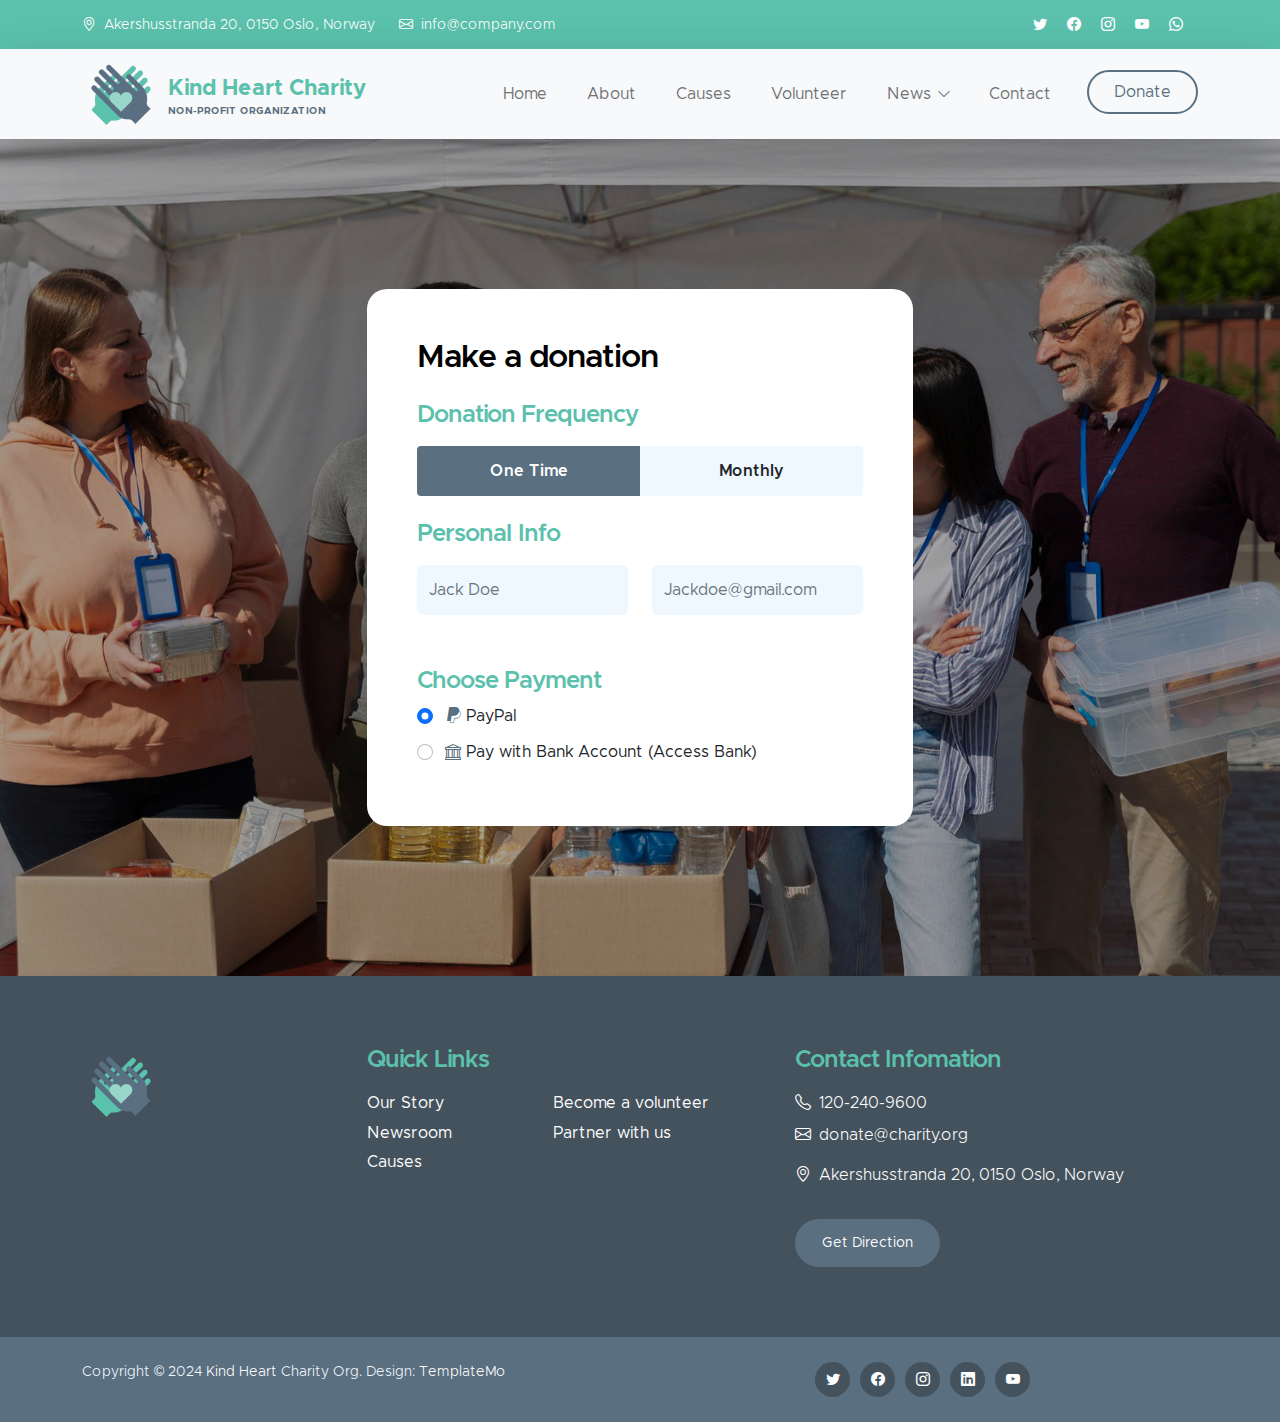
==== donate.html @ 23008600 "donation website" ====
<!doctype html>
<html lang="en">
    <head>
        <meta charset="utf-8">
        <meta name="viewport" content="width=device-width, initial-scale=1">

        <meta name="description" content="">
        <meta name="author" content="">

        <title>Kind Heart Charity - Donation</title>

        <!-- CSS FILES -->        
        <link href="css/bootstrap.min.css" rel="stylesheet">

        <link href="css/bootstrap-icons.css" rel="stylesheet">

        <link href="css/style.css" rel="stylesheet">

    </head>
    
    <body>

        <header class="site-header">
            <div class="container">
                <div class="row">
                    
                    <div class="col-lg-8 col-12 d-flex flex-wrap">
                        <p class="d-flex me-4 mb-0">
                            <i class="bi-geo-alt me-2"></i>
                            Akershusstranda 20, 0150 Oslo, Norway
                        </p>

                        <p class="d-flex mb-0">
                            <i class="bi-envelope me-2"></i>

                            <a href="mailto:info@company.com">
                                info@company.com
                            </a>
                        </p>
                    </div>

                    <div class="col-lg-3 col-12 ms-auto d-lg-block d-none">
                        <ul class="social-icon">
                            <li class="social-icon-item">
                                <a href="#" class="social-icon-link bi-twitter"></a>
                            </li>

                            <li class="social-icon-item">
                                <a href="#" class="social-icon-link bi-facebook"></a>
                            </li>

                            <li class="social-icon-item">
                                <a href="#" class="social-icon-link bi-instagram"></a>
                            </li>

                            <li class="social-icon-item">
                                <a href="#" class="social-icon-link bi-youtube"></a>
                            </li>

                            <li class="social-icon-item">
                                <a href="#" class="social-icon-link bi-whatsapp"></a>
                            </li>
                        </ul>
                    </div>

                </div>
            </div>
        </header>

        <nav class="navbar navbar-expand-lg bg-light shadow-lg">
            <div class="container">
                <a class="navbar-brand" href="index.html">
                    <img src="images/logo.png" class="logo img-fluid" alt="">
                    <span>
                        Kind Heart Charity
                        <small>Non-profit Organization</small>
                    </span>
                </a>

                <button class="navbar-toggler" type="button" data-bs-toggle="collapse" data-bs-target="#navbarNav" aria-controls="navbarNav" aria-expanded="false" aria-label="Toggle navigation">
                    <span class="navbar-toggler-icon"></span>
                </button>

                <div class="collapse navbar-collapse" id="navbarNav">
                    <ul class="navbar-nav ms-auto">
                        <li class="nav-item">
                            <a class="nav-link click-scroll" href="index.html#section_1">Home</a>
                        </li>

                        <li class="nav-item">
                            <a class="nav-link click-scroll" href="index.html#section_2">About</a>
                        </li>

                        <li class="nav-item">
                            <a class="nav-link click-scroll" href="index.html#section_3">Causes</a>
                        </li>

                        <li class="nav-item">
                            <a class="nav-link click-scroll" href="index.html#section_4">Volunteer</a>
                        </li>

                        <li class="nav-item dropdown">
                            <a class="nav-link click-scroll dropdown-toggle" href="index.html#section_5" id="navbarLightDropdownMenuLink" role="button" data-bs-toggle="dropdown" aria-expanded="false">News</a>

                            <ul class="dropdown-menu dropdown-menu-light" aria-labelledby="navbarLightDropdownMenuLink">
                                <li><a class="dropdown-item" href="news.html">News Listing</a></li>

                                <li><a class="dropdown-item" href="news-detail.html">News Detail</a></li>
                            </ul>
                        </li>

                        <li class="nav-item">
                            <a class="nav-link click-scroll" href="index.html#section_6">Contact</a>
                        </li>

                        <li class="nav-item ms-3">
                            <a class="nav-link custom-btn custom-border-btn btn" href="donate.html">Donate</a>
                        </li>
                    </ul>
                </div>
            </div>
        </nav>

        <main>

            <section class="donate-section">
                <div class="section-overlay"></div>
                <div class="container">
                    <div class="row">
                        <div class="col-lg-6 col-12 mx-auto">
                            <form class="custom-form donate-form" id="payment-form" method="post">
                                <h3 class="mb-4">Make a donation</h3>

                                <div class="row">
                                    <div class="col-lg-12 col-12">
                                        <h5 class="mb-3">Donation Frequency</h5>
                                    </div>

                                    <div class="col-lg-6 col-6 form-check-group form-check-group-donation-frequency">
                                        <div class="form-check form-check-radio">
                                            <input class="form-check-input" type="radio" name="DonationFrequency" id="DonationFrequencyOne" checked>
                                            
                                            <label class="form-check-label" for="DonationFrequencyOne">
                                                One Time
                                            </label>
                                        </div>
                                    </div>

                                    <div class="col-lg-6 col-6 form-check-group form-check-group-donation-frequency">
                                        <div class="form-check form-check-radio">
                                            <input class="form-check-input" type="radio" name="DonationFrequency" id="DonationFrequencyMonthly">
                                            
                                            <label class="form-check-label" for="DonationFrequencyMonthly">
                                                Monthly
                                            </label>
                                        </div>
                                    </div>

                                    <!-- <div class="col-lg-12 col-12">
                                        <h5 class="mt-2 mb-3">Select an amount</h5>
                                    </div>

                                    <div class="col-lg-3 col-md-6 col-6 form-check-group">
                                        <div class="form-check form-check-radio">
                                            <input class="form-check-input" type="radio" name="flexRadioDefault" id="flexRadioDefault1">
                                            <label class="form-check-label" for="flexRadioDefault1">
                                                $10
                                            </label>
                                        </div>
                                    </div>

                                    <div class="col-lg-3 col-md-6 col-6 form-check-group">
                                        <div class="form-check form-check-radio">
                                            <input class="form-check-input" type="radio" name="flexRadioDefault" id="flexRadioDefault2">
                                            <label class="form-check-label" for="flexRadioDefault2">
                                                $15
                                            </label>
                                        </div>
                                    </div>

                                    <div class="col-lg-3 col-md-6 col-6 form-check-group">
                                        <div class="form-check form-check-radio">
                                            <input class="form-check-input" type="radio" name="flexRadioDefault" id="flexRadioDefault3">
                                            <label class="form-check-label" for="flexRadioDefault3">
                                                $20
                                            </label>
                                        </div>
                                    </div>

                                    <div class="col-lg-3 col-md-6 col-6 form-check-group">
                                        <div class="form-check form-check-radio">
                                            <input class="form-check-input" type="radio" name="flexRadioDefault" id="flexRadioDefault4">
                                            <label class="form-check-label" for="flexRadioDefault4">
                                                $30
                                            </label>
                                        </div>
                                    </div>

                                    <div class="col-lg-3 col-md-6 col-6 form-check-group">
                                        <div class="form-check form-check-radio">
                                            <input class="form-check-input" type="radio" name="flexRadioDefault" id="flexRadioDefault5">
                                            <label class="form-check-label" for="flexRadioDefault5">
                                                $45
                                            </label>
                                        </div>
                                    </div>

                                    <div class="col-lg-3 col-md-6 col-6 form-check-group">
                                        <div class="form-check form-check-radio">
                                            <input class="form-check-input" type="radio" name="flexRadioDefault" id="flexRadioDefault6">
                                            <label class="form-check-label" for="flexRadioDefault6">
                                                $50
                                            </label>
                                        </div>
                                    </div>

                                    <div class="col-lg-6 col-12 form-check-group">
                                        <div class="input-group">
                                            <span class="input-group-text" id="basic-addon1">$</span>
                                            
                                            <input type="text" class="form-control" placeholder="Custom amount" aria-label="Username" aria-describedby="basic-addon1">
                                        </div>
                                    </div>
 -->
                                    <div class="col-lg-12 col-12">
                                        <h5 class="mt-1">Personal Info</h5>
                                    </div>

                                    <div class="col-lg-6 col-12 mt-2">
                                        <input type="text" name="donation-name" id="donation-name" class="form-control" placeholder="Jack Doe" required>
                                    </div>

                                    <div class="col-lg-6 col-12 mt-2">
                                        <input type="email" name="donation-email" id="donation-email" pattern="[^ @]*@[^ @]*" class="form-control" placeholder="Jackdoe@gmail.com" required>
                                    </div>

                                    <script src="https://www.paypal.com/sdk/js?client-id=Ad_xSvjLw2uCO_3tilksSq18bcRoq97NGGrhkD30NfjK42_Al4705CctsbhtoDicxjggvQy8Dsb_sGTr&currency=USD&intent=capture&components=buttons"></script>
                                    <div class="col-lg-12 col-12 mt-4">
                                        <h5 class="mt-4 pt-1">Choose Payment</h5>
                                    
                                        <!-- PayPal Option -->
                                        <div class="form-check">
                                            <input class="form-check-input" type="radio" name="DonationPayment" id="paypalPaymentOption" value="paypal" checked>
                                            <label class="form-check-label" for="paypalPaymentOption">
                                                <i class="bi-paypal custom-icon ms-1"></i> PayPal
                                            </label>
                                        </div>
                                    
                                        <!-- Bank Payment Option -->
                                        <div class="form-check">
                                            <input class="form-check-input" type="radio" name="DonationPayment" id="bankPaymentOption" value="bank">
                                            <label class="form-check-label" for="bankPaymentOption">
                                                <i class="bi-bank custom-icon ms-1"></i> Pay with Bank Account (Access Bank)
                                            </label>
                                        </div>
                                    
                                        <!-- PayPal Button (for PayPal) -->
                                        <div id="paypal-button-container"></div>
                                    
                                        <!-- Bank Payment Button (for Paystack) -->
                                        <button type="button" id="paystack-button" class="form-control mt-4" style="display: none;">Pay with Bank Account</button>
                                    </div>
                            </form>
                        </div>
                    </div>
                </div>
            </section>
        </main>

        <footer class="site-footer">
            <div class="container">
                <div class="row">
                    <div class="col-lg-3 col-12 mb-4">
                        <img src="images/logo.png" class="logo img-fluid" alt="">
                    </div>

                    <div class="col-lg-4 col-md-6 col-12 mb-4">
                        <h5 class="site-footer-title mb-3">Quick Links</h5>

                        <ul class="footer-menu">
                            <li class="footer-menu-item"><a href="#" class="footer-menu-link">Our Story</a></li>

                            <li class="footer-menu-item"><a href="#" class="footer-menu-link">Newsroom</a></li>

                            <li class="footer-menu-item"><a href="#" class="footer-menu-link">Causes</a></li>

                            <li class="footer-menu-item"><a href="#" class="footer-menu-link">Become a volunteer</a></li>

                            <li class="footer-menu-item"><a href="#" class="footer-menu-link">Partner with us</a></li>
                        </ul>
                    </div>

                    <div class="col-lg-4 col-md-6 col-12 mx-auto">
                        <h5 class="site-footer-title mb-3">Contact Infomation</h5>

                        <p class="text-white d-flex mb-2">
                            <i class="bi-telephone me-2"></i>

                            <a href="tel: 120-240-9600" class="site-footer-link">
                                120-240-9600
                            </a>
                        </p>

                        <p class="text-white d-flex">
                            <i class="bi-envelope me-2"></i>

                            <a href="mailto:donate@charity.org" class="site-footer-link">
                                donate@charity.org
                            </a>
                        </p>

                        <p class="text-white d-flex mt-3">
                            <i class="bi-geo-alt me-2"></i>
                            Akershusstranda 20, 0150 Oslo, Norway
                        </p>

                        <a href="#" class="custom-btn btn mt-3">Get Direction</a>
                    </div>
                </div>
            </div>

            <div class="site-footer-bottom">
                <div class="container">
                    <div class="row">

                        <div class="col-lg-6 col-md-7 col-12">
                            <p class="copyright-text mb-0">Copyright © 2024 <a href="#">Kind Heart</a> Charity Org.
                        	Design: <a href="https://templatemo.com" target="_blank">TemplateMo</a></p>
                        </div>
                        
                        <div class="col-lg-6 col-md-5 col-12 d-flex justify-content-center align-items-center mx-auto">
                            <ul class="social-icon">
                                <li class="social-icon-item">
                                    <a href="#" class="social-icon-link bi-twitter"></a>
                                </li>

                                <li class="social-icon-item">
                                    <a href="#" class="social-icon-link bi-facebook"></a>
                                </li>

                                <li class="social-icon-item">
                                    <a href="#" class="social-icon-link bi-instagram"></a>
                                </li>

                                <li class="social-icon-item">
                                    <a href="#" class="social-icon-link bi-linkedin"></a>
                                </li>

                                <li class="social-icon-item">
                                    <a href="https://youtube.com/templatemo" class="social-icon-link bi-youtube"></a>
                                </li>
                            </ul>
                        </div>
                        
                    </div>
                </div>
            </div>
        </footer>
        

        <script>
           
        </script>
    

        <!-- JAVASCRIPT FILES -->
        <script src="js/jquery.min.js"></script>
        <script src="js/bootstrap.min.js"></script>
        <script src="js/jquery.sticky.js"></script>
        <script src="js/counter.js"></script>
        <script src="js/custom.js"></script>
        <script src="https://js.paystack.co/v1/inline.js"></script>
        
    </body>
</html>
---- css/style.css ----
@font-face {
    font-family: 'Metropolis';
    src: url('../fonts/Metropolis/Metropolis-Regular.woff2') format('woff2'),
        url('../fonts/Metropolis/Metropolis-Regular.woff') format('woff');
    font-weight: normal;
    font-style: normal;
    font-display: swap;
}

@font-face {
    font-family: 'Metropolis';
    src: url('../fonts/Metropolis/Metropolis-Light.woff2') format('woff2'),
        url('../fonts/Metropolis/Metropolis-Light.woff') format('woff');
    font-weight: 300;
    font-style: normal;
    font-display: swap;
}

@font-face {
    font-family: 'Metropolis';
    src: url('../fonts/Metropolis/Metropolis-SemiBold.woff2') format('woff2'),
        url('../fonts/Metropolis/Metropolis-SemiBold.woff') format('woff');
    font-weight: 600;
    font-style: normal;
    font-display: swap;
}

@font-face {
    font-family: 'Metropolis';
    src: url('../fonts/Metropolis/Metropolis-Bold.woff2') format('woff2'),
        url('../fonts/Metropolis/Metropolis-Bold.woff') format('woff');
    font-weight: bold;
    font-style: normal;
    font-display: swap;
}

/*---------------------------------------
  CUSTOM PROPERTIES ( VARIABLES )             
-----------------------------------------*/
:root {
  --white-color:                  #ffffff;
  --primary-color:                #5bc1ac;
  --secondary-color:              #5a6f80;
  --section-bg-color:             #f0f8ff;
  --site-footer-bg-color:         #44525d;
  --custom-btn-bg-color:          #597081;
  --custom-btn-bg-hover-color:    #5bc1ac;
  --dark-color:                   #000000;
  --p-color:                      #717275;
  --border-color:                 #e9eaeb;

  --body-font-family:             'Metropolis', sans-serif;

  --h1-font-size:                 52px;
  --h2-font-size:                 46px;
  --h3-font-size:                 32px;
  --h4-font-size:                 28px;
  --h5-font-size:                 24px;
  --h6-font-size:                 22px;
  --p-font-size:                  16px;
  --btn-font-size:                18px;
  --copyright-font-size:          14px;

  --border-radius-large:          100px;
  --border-radius-medium:         20px;
  --border-radius-small:          10px;

  --font-weight-light:            300;
  --font-weight-normal:           400;
  --font-weight-semibold:         600;
  --font-weight-bold:             700;
}

body {
  background-color: var(--white-color);
  font-family: var(--body-font-family); 
}


/*---------------------------------------
  TYPOGRAPHY               
-----------------------------------------*/

h2,
h3,
h4,
h5,
h6 {
  color: var(--dark-color);
}

h1,
h2,
h3,
h4,
h5,
h6 {
  font-weight: var(--font-weight-semibold);
  letter-spacing: -1px;
}

h1 {
  font-size: var(--h1-font-size);
  font-weight: var(--font-weight-bold);
  letter-spacing: -2px;
}

h2 {
  color: var(--secondary-color);
  font-size: var(--h2-font-size);
  letter-spacing: -2px;
}

h3 {
  font-size: var(--h3-font-size);
}

h4 {
  font-size: var(--h4-font-size);
}

h5 {
  color: var(--primary-color);
  font-size: var(--h5-font-size);
}

h6 {
  font-size: var(--h6-font-size);
}

p {
  color: var(--p-color);
  font-size: var(--p-font-size);
  font-weight: var(--font-weight-light);
}

ul li {
  color: var(--p-color);
  font-size: var(--p-font-size);
  font-weight: var(--font-weight-normal);
}

a, 
button {
  touch-action: manipulation;
  transition: all 0.3s;
}

a {
  color: var(--p-color);
  text-decoration: none;
}

a:hover {
  color: var(--primary-color);
}

b,
strong {
  font-weight: var(--font-weight-bold);
}


/*---------------------------------------
  SECTION               
-----------------------------------------*/
.section-padding {
  padding-top: 100px;
  padding-bottom: 100px;
}

.section-bg {
  background-color: var(--section-bg-color);
}

.section-overlay {
  background: rgba(0, 0, 0, 0.35);
  position: absolute;
  top: 0;
  left: 0;
  pointer-events: none;
  width: 100%;
  height: 100%;
}

.section-overlay + .container {
  position: relative;
}


/*---------------------------------------
  CUSTOM BLOCK               
-----------------------------------------*/
.custom-block-wrap {
  background: var(--white-color);
  border-radius: var(--border-radius-medium);
  position: relative;
  overflow: hidden;
  transition: all 0.5s;
}

.custom-block-wrap:hover {
  box-shadow: 0 1rem 3rem rgba(0,0,0,.175);
}

.custom-block-body {
  padding: 30px;
}

.custom-block-image {
  display: block;
  width: 100%;
  height: 100%;
  object-fit: cover;
}

.custom-block .custom-btn {
  border-radius: 0;
  display: block;
}


/*---------------------------------------
  PROGRESS BAR               
-----------------------------------------*/
.progress {
  background: var(--border-color);
  height: 5px;
}

.progress-bar {
  background: var(--secondary-color);
}


/*---------------------------------------
  CUSTOM ICON COLOR               
-----------------------------------------*/
.custom-icon {
  color: var(--secondary-color);
}


/*---------------------------------------
  CUSTOM LIST               
-----------------------------------------*/
.custom-list {
  margin-bottom: 0;
  padding-left: 0;
}

.custom-list-item {
  list-style: none;
  margin-top: 10px;
  margin-bottom: 10px;
}


/*---------------------------------------
  CUSTOM TEXT BOX               
-----------------------------------------*/
.custom-text-box {
  background: var(--white-color);
  border-radius: var(--border-radius-medium);
  margin-bottom: 24px;
  padding: 40px;
}

.custom-text-box-image {
  border-radius: var(--border-radius-medium);
  width: 100%;
  height: 100%;
  object-fit: cover;
}

.custom-text-box-icon {
  background: var(--section-bg-color);
  border-radius: var(--border-radius-large);
  color: var(--secondary-color);
  font-size: var(--h6-font-size);
  text-align: center;
  display: inline-block;
  vertical-align: middle;
  width: 25px;
  height: 25px;
  line-height: 30px;
}


/*---------------------------------------
  AVATAR IMAGE - TESTIMONIAL, AUTHOR               
-----------------------------------------*/
.avatar-image {
  border-radius: var(--border-radius-large);
  width: 65px;
  height: 65px;
  object-fit: cover;
}


/*---------------------------------------
  CUSTOM BUTTON               
-----------------------------------------*/
.custom-btn {
  background: var(--secondary-color);
  border: 2px solid transparent;
  border-radius: var(--border-radius-large);
  color: var(--white-color);
  font-size: var(--btn-font-size);
  font-weight: var(--font-weight-normal);
  line-height: normal;
  padding: 15px 25px;
}

.navbar-expand-lg .navbar-nav .nav-link.custom-btn {
  color: var(--custom-btn-bg-color);
  margin-top: 8px;
  padding: 12px 25px;
}

.custom-btn:hover {
  background: var(--primary-color);
  color: var(--white-color);
}

.custom-border-btn {
  background: transparent;
  border: 2px solid var(--custom-btn-bg-color);
  color: var(--primary-color);
}

.navbar-expand-lg .navbar-nav .nav-link.custom-btn:hover,
.custom-border-btn:hover {
  background: var(--custom-btn-bg-hover-color);
  border-color: transparent;
  color: var(--white-color);
}


/*---------------------------------------
  NAVIGATION              
-----------------------------------------*/
.navbar {
  background: var(--white-color);
  z-index: 9;
  padding-top: 0;
  padding-bottom: 0;
}

.navbar-brand {
  color: var(--primary-color);
  font-size: var(--h6-font-size);
  font-weight: var(--font-weight-bold);
}

.navbar-brand span {
  display: inline-block;
  vertical-align: middle;
}

.navbar-brand small {
  color: var(--secondary-color);
  display: block;
  font-size: 10px;
  line-height: normal;
  text-transform: uppercase;
}

.logo {
  width: 80px;
  height: auto;
}

.navbar-expand-lg .navbar-nav .nav-link {
  margin-right: 0;
  margin-left: 0;
  padding: 20px;
}

.navbar-nav .nav-link {
  display: inline-block;
  color: var(--p-color);
  font-size: var(--p-font-size);
  font-weight: var(--font-weight-medium);
  position: relative;
  padding-top: 15px;
  padding-bottom: 15px;
}

.navbar-nav .nav-link.active, 
.navbar-nav .nav-link:hover {
  background: transparent;
  color: var(--primary-color);
}

.dropdown-menu {
  background: var(--white-color);
  box-shadow: 0 1rem 3rem rgba(0,0,0,.175);
  border: 0;
  max-width: 50px;
  padding: 0;
  margin-top: 20px;
}

.dropdown-item {
  display: inline-block;
  color: var(--p-bg-color);
  font-size: var(--menu-font-size);
  font-weight: var(--font-weight-medium);
  position: relative;
  padding-top: 10px;
  padding-bottom: 10px;
}

.dropdown-menu li:last-child .dropdown-item {
  padding-top: 0;
}

.dropdown-item.active, 
.dropdown-item:active,
.dropdown-item:focus, 
.dropdown-item:hover {
  background: transparent;
  color: var(--primary-color);
}

.dropdown-toggle::after {
  content: "\f282";
  display: inline-block;
  font-family: bootstrap-icons !important;
  font-size: var(--copyright-font-size);
  font-style: normal;
  font-weight: normal !important;
  font-variant: normal;
  text-transform: none;
  line-height: 1;
  vertical-align: -.125em;
  -webkit-font-smoothing: antialiased;
  -moz-osx-font-smoothing: grayscale;
  position: relative;
  left: 2px;
  border: 0;
}

@media screen and (min-width: 992px) {
  .dropdown:hover .dropdown-menu {
    display: block;
    margin-top: 0;
  }
}

.navbar-toggler {
  border: 0;
  padding: 0;
  cursor: pointer;
  margin: 0;
  width: 30px;
  height: 35px;
  outline: none;
}

.navbar-toggler:focus {
  outline: none;
  box-shadow: none;
}

.navbar-toggler[aria-expanded="true"] .navbar-toggler-icon {
  background: transparent;
}

.navbar-toggler[aria-expanded="true"] .navbar-toggler-icon:before,
.navbar-toggler[aria-expanded="true"] .navbar-toggler-icon:after {
  transition: top 300ms 50ms ease, -webkit-transform 300ms 350ms ease;
  transition: top 300ms 50ms ease, transform 300ms 350ms ease;
  transition: top 300ms 50ms ease, transform 300ms 350ms ease, -webkit-transform 300ms 350ms ease;
  top: 0;
}

.navbar-toggler[aria-expanded="true"] .navbar-toggler-icon:before {
  transform: rotate(45deg);
}

.navbar-toggler[aria-expanded="true"] .navbar-toggler-icon:after {
  transform: rotate(-45deg);
}

.navbar-toggler .navbar-toggler-icon {
  background: var(--dark-color);
  transition: background 10ms 300ms ease;
  display: block;
  width: 30px;
  height: 2px;
  position: relative;
}

.navbar-toggler .navbar-toggler-icon:before,
.navbar-toggler .navbar-toggler-icon:after {
  transition: top 300ms 350ms ease, -webkit-transform 300ms 50ms ease;
  transition: top 300ms 350ms ease, transform 300ms 50ms ease;
  transition: top 300ms 350ms ease, transform 300ms 50ms ease, -webkit-transform 300ms 50ms ease;
  position: absolute;
  right: 0;
  left: 0;
  background: var(--dark-color);
  width: 30px;
  height: 2px;
  content: '';
}

.navbar-toggler .navbar-toggler-icon::before {
  top: -8px;
}

.navbar-toggler .navbar-toggler-icon::after {
  top: 8px;
}


/*---------------------------------------
  SITE HEADER              
-----------------------------------------*/
.site-header {
  background: var(--primary-color);
  padding-top: 15px;
  padding-bottom: 10px;
}

.site-header p,
.site-header p a,
.site-header .social-icon-link {
  color: var(--white-color);
  font-size: var(--copyright-font-size);
}

.site-header .social-icon {
  text-align: right;
}

.site-header .social-icon-link {
  background: transparent;
  width: inherit;
  height: inherit;
  line-height: inherit;
  margin-right: 15px;
}


/*---------------------------------------
  HERO & HERO SLIDE         
-----------------------------------------*/
.hero-section-full-height {
  height: 680px;
  min-height: 680px;
  position: relative;
}

.carousel:hover .carousel-control-next-icon, 
.carousel:hover .carousel-control-prev-icon {
  opacity: 1;
}

#hero-slide .carousel-item {
  height: 680px;
  min-height: 680px;
}

#hero-slide .carousel-caption {
  background: var(--white-color);
  clip-path: polygon(100% 100%, 100% 150px, 0 100%);
  color: var(--secondary-color);
  top: 1px;
  bottom: -1px;
  right: 0;
  left: auto;
  text-align: right;
  min-width: 680px;
  min-height: 680px;
  padding: 100px 100px 50px 100px;
}

.carousel-image {
  display: block;
  width: 100%;
  min-height: 680px;
}

#hero-slide .carousel-indicators-wrap {
  position: absolute;
  bottom: 0;
  right: 0;
  left: 0;
}

#hero-slide .carousel-indicators {
  margin-right: 0;
  margin-left: 22px;
  justify-content: inherit;
}

.carousel-control-next, 
.carousel-control-prev {
  opacity: 1;
}

.carousel-control-next-icon, 
.carousel-control-prev-icon {
  background-color: var(--secondary-color);
  border-radius: var(--border-radius-large);
  background-size: 60% 60%;
  width: 80px;
  height: 80px;
  opacity: 0;
  transition: all 0.5s;
}

.carousel-control-next-icon:hover, 
.carousel-control-prev-icon:hover {
  background-color: var(--primary-color);
}


/*---------------------------------------
  FEATURE BLOCK              
-----------------------------------------*/
.featured-block {
  text-align: center;
  transition: all 0.5s ease;
  min-height: 256px;
  padding: 15px;
}

.featured-block:hover {
  background: var(--white-color);
  border-radius: var(--border-radius-medium);
  box-shadow: 0 1rem 3rem rgba(0,0,0,.175);
}

.featured-block:hover .featured-block-image {
  transform: scale(0.75);
}

.featured-block-image {
  display: block;
  margin: auto;
  transition: all 0.5s;
}

.featured-block:hover .featured-block-text {
  margin-top: 0;
}

.featured-block-text {
  color: var(--primary-color);
  font-size: var(--h5-font-size);
  margin-top: 20px;
  transition: all 0.5s;
}


/*---------------------------------------
  ABOUT              
-----------------------------------------*/
.about-section {
  background-repeat: no-repeat;
  background-position: center;
  background-size: cover;
}

.about-image {
  border-radius: var(--border-radius-medium);
  display: block;
  width: 350px;
  height: 400px;
  object-fit: cover;
}

.custom-text-block {
  padding: 60px 40px;
}


/*---------------------------------------
  COUNTER NUMBERS              
-----------------------------------------*/
.counter-thumb {
  margin: 20px;
  margin-bottom: 0;
}

.counter-number,
.counter-text {
  color: var(--secondary-color);
  display: block;
}

.counter-number,
.counter-number-text {
  color: var(--primary-color);
  font-size: var(--h1-font-size);
  font-weight: var(--font-weight-bold);
  line-height: normal;
}


/*---------------------------------------
  VOLUNTEER              
-----------------------------------------*/
.volunteer-section {
  background: var(--secondary-color);
  position: relative;
  overflow: hidden;
}

.volunteer-section::after {
  content: "";
  background: var(--primary-color);
  border-radius: 50%;
  position: absolute;
  bottom: -110px;
  right: -80px;
  width: 350px;
  height: 350px;
}

.volunteer-form {
  background: var(--white-color);
  border-radius: var(--border-radius-medium);
  padding: 50px;
}

.volunteer-image {
  border-radius: 100%;
  display: block;
  margin: auto;
  width: 300px;
  height: 300px;
  object-fit: cover;
}

.volunteer-section .custom-block-body {
  max-width: 440px;
  margin: 0 auto;
}

.volunteer-section .custom-block-body p {
  line-height: 1.7;
}


/*---------------------------------------
  DONATE              
-----------------------------------------*/
.donate-section {
  background-image: url('../images/different-people-doing-volunteer-work.jpg');
  background-repeat: no-repeat;
  background-position: center;
  background-size: cover;
  position: relative;
  padding-top: 150px;
  padding-bottom: 150px;
}

.donate-form {
  background: var(--white-color);
  border-radius: var(--border-radius-medium);
  position: relative;
  overflow: hidden;
  padding: 50px;
}


/*---------------------------------------
  NEWS         
-----------------------------------------*/
.news-detail-header-section {
  background-image: url('../images/news/close-up-volunteer-oganizing-stuff-donation.jpg');
  background-repeat: no-repeat;
  background-position: center;
  background-size: cover;
  position: relative;
  padding-top: 150px;
  padding-bottom: 150px;
}

.news-block-top {
  border-radius: var(--border-radius-medium);
  position: relative;
  overflow: hidden;
}

.news-block-two-col-image-wrap {
  border-radius: var(--border-radius-small);
  position: relative;
  overflow: hidden;
  width: 150px;
  margin-right: 20px;
}

.news-category-block {
  background: var(--secondary-color);
  position: absolute;
  bottom: 0;
  right: 0;
  left: 0;
  padding: 10px 20px;
}

.news-category-block .category-block-link {
  color: var(--white-color);
  margin-right: 10px;
}

.news-block-info {
  padding-top: 10px;
  padding-bottom: 10px;
}

.news-block-title-link {
  color: var(--dark-color);
}

.news-detail-image {
  display: block;
  border-radius: var(--border-radius-medium);
}

blockquote {
  background: var(--section-bg-color);
  border-radius: var(--border-radius-small);
  font-size: var(--h5-font-size);
  font-weight: var(--font-weight-semibold);
  color: var(--site-footer-bg-color);
  margin-top: 30px;
  margin-bottom: 30px;
  padding: 90px 50px 50px 50px;
  text-align: center;
}

blockquote::before {
  content: "“";
  color: var(--custom-btn-bg-color);
  font-size: 100px;
  line-height: 1rem;
  display: block;
}

.author-comment-link {
  font-size: var(--copyright-font-size);
  font-weight: var(--font-weight-semibold);
}

.search-form {
  margin-top: 20px;
}

.category-block,
.subscribe-form {
  margin-top: 40px;
  margin-bottom: 40px;
}

.category-block-link {
  font-size: var(--copyright-font-size);
  margin-top: 5px;
  margin-bottom: 5px;
}

.category-block-link:hover {
  color: var(--primary-color);
}

.badge {
  background: var(--secondary-color);
  border-radius: var(--border-radius-medium);
  font-weight: var(--font-weight-normal);
  line-height: normal;
  padding-bottom: 2px;
}

.tags-block-link {
  border: 1px solid var(--border-color);
  border-radius: var(--border-radius-medium);
  display: inline-block;
  font-size: var(--copyright-font-size);
  line-height: normal;
  margin-right: 10px;
  margin-top: 5px;
  margin-bottom: 5px;
  padding: 8px 15px;
}

.tags-block-link:hover {
  border-color: var(--dark-color);
  color: var(--dark-color);
}

.cta-section {
  position: relative;
  overflow: hidden;
}

.cta-section::before {
  content: "";
  background-color: var(--primary-color);
  border-radius: 50%;
  position: absolute;
  top: -100px;
  left: -30px;
  margin: auto;
  width: 200px;
  height: 200px;
}

.cta-section::after {
  content: "";
  border: 20px solid var(--custom-btn-bg-color);
  border-radius: 50%;
  position: absolute;
  bottom: -100px;
  right: 0;
  left: 0;
  margin: auto;
  width: 150px;
  height: 150px;
}


/*---------------------------------------
  TESTIMONIAL CAROUSEL              
-----------------------------------------*/
.testimonial-section {
  position: relative;
  overflow: hidden;
  text-align: center;
}

.testimonial-section::before {
  content: "";
  background-color: var(--primary-color);
  border-radius: 50%;
  position: absolute;
  top: -100px;
  left: -30px;
  margin: auto;
  width: 250px;
  height: 250px;
}

.testimonial-section::after {
  content: "";
  background: var(--custom-btn-bg-color);
  border-radius: 50%;
  position: absolute;
  bottom: -110px;
  right: -80px;
  width: 350px;
  height: 350px;
}

#testimonial-carousel .carousel-caption {
  position: relative;
  right: 0;
  bottom: 0;
  left: 0;
}

#testimonial-carousel .carousel-title {
  background: var(--section-bg-color);
  line-height: normal;
  margin-bottom: 30px;
}

#testimonial-carousel .carousel-title::before {
  content: open-quote;
  color: var(--p-color);
  font-size: var(--h1-font-size);
  position: relative;
  top: 10px;
  right: 10px;
}

#testimonial-carousel .carousel-title::after {
  content: close-quote;
  color: var(--p-color);
  font-size: var(--h1-font-size);
  position: relative;
  top: 10px;
  left: 10px;
}

#testimonial-carousel .carousel-title {
  quotes: "“" "”" "‘" "’";
}

#testimonial-carousel .carousel-name {
  background: var(--primary-color);
  border-radius: var(--border-radius-medium);
  position: relative;
  overflow: hidden;
  padding: 10px 20px;
}

#testimonial-carousel .carousel-name::before {
  content: "";
  position: absolute;
  top: -10px;
  right: 0;
  left: 0;
  width: 0;
  height: 0;
  margin: auto;
  border-left: 10px solid transparent;
  border-right: 10px solid transparent;
  border-bottom: 10px solid var(--primary-color);
}

.carousel-name-title {
  font-weight: var(--font-weight-semibold);
}

#testimonial-carousel .carousel-indicators {
  position: relative;
  top: 150px;
  bottom: auto;
  margin-top: 50px;
  margin-bottom: 150px;
}

#testimonial-carousel .carousel-indicators li {
  text-indent: inherit;
  background: transparent;
  margin: 0 10px; 
}

#testimonial-carousel .carousel-indicators li,
#testimonial-carousel .carousel-indicators li::before {
  width: 45px;
  height: 45px; 
}

#testimonial-carousel .carousel-indicators .avatar-image {
  width: 45px;
  height: 45px; 
}

#testimonial-carousel .carousel-indicators .active,
#testimonial-carousel .carousel-indicators .active .avatar-image {
  background: transparent;
  width: 50px; 
  height: 50px;
}


/*---------------------------------------
  CONTACT               
-----------------------------------------*/
.contact-section {
  background: var(--white-color);
}

.contact-form {
  background: var(--section-bg-color);
  border-radius: var(--border-radius-small);
  padding: 40px;
}

.contact-info-wrap {
  padding-top: 40px;
}

.contact-image-wrap {
  border-bottom: 1px solid rgba(0, 0, 0, 0.05);
  margin-top: 20px;
  margin-bottom: 30px;
  padding-bottom: 30px;
  width: 100%;
}


/*---------------------------------------
  CUSTOM FORM               
-----------------------------------------*/
.custom-form .form-control,
.input-group-file {
  background-color: var(--section-bg-color);
  box-shadow: none;
  border: 0;
  color: var(--p-color);
  margin-bottom: 24px;
  padding-top: 13px;
  padding-bottom: 13px;
  outline: none;
}

.custom-form .form-control:hover,
.custom-form .form-control:focus {
  border-color: var(--secondary-color);
}

.custom-form label {
  margin-bottom: 10px;
}

.custom-form .form-check-group {
  margin-bottom: 20px;
}

.donate-form .form-check-group-donation-frequency {
  padding-right: 0;
}

.form-check-group-donation-frequency + .form-check-group-donation-frequency {
  padding-right: 12px;
  padding-left: 0;
}

.form-check-group-donation-frequency .form-check-label {
  font-weight: var(--font-weight-semibold);
}

#DonationFrequencyOne {
  border-top-right-radius: 0;
  border-bottom-right-radius: 0;
}

#DonationFrequencyMonthly {
  border-top-left-radius: 0;
  border-bottom-left-radius: 0;
}

.custom-form .form-check-radio {
  position: relative;
  height: 100%;
  padding-left: 0;
}

.custom-form .input-group-text {
  background: var(--secondary-color);
  border: 0;
  color: var(--white-color);
}

.custom-form .form-check-radio .form-check-label {
  position: absolute;
  top: 50%;
  left: 50%;
  transform: translate(-50%, -50%);
  text-align: center;
}

.form-check-radio .form-check-input[type=radio] {
  background-color: var(--section-bg-color);
  border-radius: .25rem;
  border: 0;
  box-shadow: none;
  outline: none;
  width: 100%;
  margin-top: 0;
  margin-left: 0;
  padding: 25px 50px;
  transition: all 0.5s;
}

.form-check-radio .form-check-input:checked[type=radio] {
  background-image: none;
}

.form-check-radio .form-check-input:checked[type=radio] + .form-check-label,
.form-check-radio .form-check-input:hover + .form-check-label,
.form-check-radio .form-check-input:checked + .form-check-label {
  color: var(--white-color);
}

.form-check-radio .form-check-input:hover,
.form-check-radio .form-check-input:checked {
  background-color: var(--secondary-color);
  border-color: var(--white-color);
}

.input-group-file {
  border-radius: .25rem;
  padding: 13px .75rem;
}

.input-group-file input[type=file] {
  width: 0.1px;
  height: 0.1px;
  opacity: 0;
  overflow: hidden;
  position: absolute;
  z-index: -1;
  padding: 0;
}

.input-group-file .input-group-text {
  background: transparent;
  color: inherit;
  margin-bottom: 0;
  padding: 0;
}

.custom-form button[type="submit"] {
  background: var(--custom-btn-bg-color);
  border: none;
  border-radius: var(--border-radius-large);
  color: var(--white-color);
  font-size: var(--p-font-size);
  font-weight: var(--font-weight-semibold);
  transition: all 0.3s;
  margin-bottom: 0;
}

.custom-form button[type="submit"]:hover,
.custom-form button[type="submit"]:focus {
  background: var(--custom-btn-bg-hover-color);
  border-color: transparent;
}


/*---------------------------------------
  CONTACT SEARCH & DONATE & SUBCRIBE FORM              
-----------------------------------------*/
.contact-form .form-control {
  background: var(--white-color);
}

.search-form {
  position: relative;
}

.search-form .form-control {
  padding-right: 50px;
}

.search-form button[type="submit"] {
  background: transparent;
  position: absolute;
  top: 0;
  right: 0;
  color: var(--p-color);
  width: 50px;
  padding: 12px;
}

.search-form button[type="submit"]:hover {
  background: transparent;
  color: var(--dark-color);
}

.subscribe-form {
  background: var(--section-bg-color);
  border-radius: var(--border-radius-small);
  padding: 30px;
}

.subscribe-form .form-control {
  background: var(--white-color);
}

.donate-form .form-control {
  margin-bottom: 0;
}


/*---------------------------------------
  SITE FOOTER              
-----------------------------------------*/
.site-footer {
  background-color: var(--site-footer-bg-color);
  padding-top: 70px;
}

.site-footer-bottom {
  background-color: var(--secondary-color);
  position: relative;
  z-index: 2;
  margin-top: 70px;
  padding-top: 25px;
  padding-bottom: 25px;
}

.site-footer-bottom a {
	color: var(--white-color);
}

.site-footer-bottom a:hover {
	color: #FF6;
}

.site-footer-link {
  color: var(--white-color);
}

.copyright-text {
  color: var(--section-bg-color);
  font-size: var(--copyright-font-size);
  margin-right: 30px;
}

.site-footer .custom-btn {
  font-size: var(--copyright-font-size);
}

.site-footer .custom-btn:hover {
  background: var(--primary-color);
}


/*---------------------------------------
  FOOTER MENU               
-----------------------------------------*/
.footer-menu {
  column-count: 2;
  margin: 0;
  padding: 0;
}

.footer-menu-item {
  list-style: none;
  display: block;
}

.footer-menu-link {
  font-size: var(--p-font-size);
  color: var(--white-color);
  display: inline-block;
  vertical-align: middle;
  margin-right: 10px;
  margin-bottom: 5px;
}


/*---------------------------------------
  SOCIAL ICON               
-----------------------------------------*/
.social-icon {
  margin: 0;
  padding: 0;
}

.social-icon-item {
  list-style: none;
  display: inline-block;
  vertical-align: top;
}

.social-icon-link {
  background: var(--site-footer-bg-color);
  border-radius: var(--border-radius-large);
  color: var(--white-color);
  font-size: var(--copyright-font-size);
  display: block;
  margin-right: 5px;
  text-align: center;
  width: 35px;
  height: 35px;
  line-height: 38px;
}

.social-icon-link:hover {
  background: var(--primary-color);
  color: var(--white-color);
}


/*---------------------------------------
  RESPONSIVE STYLES               
-----------------------------------------*/
@media screen and (min-width: 1600px) {
  .featured-block {
    min-height: inherit;
  }

  .volunteer-section::after {
    width: 450px;
    height: 450px;
  }
  
  .volunteer-image {
    width: 350px;
    height: 350px;
  }
}

@media screen and (max-width: 1170px) {
  #hero-slide .carousel-image {
    height: 100%;
    object-fit: cover;
  }
}

@media screen and (max-width: 991px) {
  h1 {
    font-size: 42px;
  }

  h2 {
    font-size: 36px;
  }

  h3 {
    font-size: 32px;
  }

  h4 {
    font-size: 28px;
  }

  h5 {
    font-size: 20px;
  }

  h6 {
    font-size: 18px;
  }

  .section-padding {
    padding-top: 50px;
    padding-bottom: 50px;
  }

  .hero-form {
    padding-bottom: 40px;
  }

  .donate-form {
    padding: 35px;
  }

  .navbar {
    padding-top: 6px;
    padding-bottom: 6px;
  }

  .navbar-expand-lg .navbar-nav {
    padding-bottom: 30px;
  }

  .navbar-expand-lg .navbar-nav .nav-link {
    padding: 8px 20px;
  }
  
  .dropdown:hover .dropdown-menu {
    display: block;
    position: relative;
    margin-top: 5px;
    margin-bottom: 20px;
    left: 20px;
  }

  .site-header .social-icon {
    text-align: left;
    margin-top: 5px;
  }

  .hero-section-full-height {
    height: inherit;
  }

  .carousel:hover .carousel-control-next-icon, 
  .carousel:hover .carousel-control-prev-icon {
    opacity: 1;
  }

  #hero-slide .carousel-item {
    height: inherit;
  }

  .carousel-control-prev {
    left: 12px;
  }

  .carousel-control-next {
    right: 12px;
  }

  .carousel-control-next-icon, 
  .carousel-control-prev-icon {
    opacity: 1;
    width: 60px;
    height: 60px;
  }

  .news-detail-header-section {
    padding-top: 100px;
    padding-bottom: 100px;
  }

  .cta-section::before {
    width: 150px;
    height: 150px;
  }

  .cta-section::after {
    bottom: -60px;
    width: 100px;
    height: 100px;
  }

  .cta-section .row {
    padding-top: 50px;
    padding-bottom: 50px;
  }

  .volunteer-section::after {
    width: 300px;
    height: 300px;
  }

  .testimonial-section::before {
    width: 150px;
    height: 150px;
  }

  .testimonial-section::after {
    width: 200px;
    height: 200px;
  }

  #testimonial-carousel .carousel-caption {
    padding-top: 0;
  }

  blockquote {
    padding: 70px 30px 30px 30px;
  }

  .about-image {
    width: inherit;
    height: 450px;
  }

  .volunteer-image {
    width: 250px;
    height: 250px;
    margin: 0;
  }

  .custom-text-block {
    padding: 20px 0 0 0;
  }

  .custom-text-box,
  .volunteer-form {
    padding: 30px;
  }

  .counter-number, 
  .counter-number-text {
    font-size: var(--h2-font-size);
  }

  .contact-info-wrap {
    padding-top: 0;
  }

  .site-footer {
    padding-top: 50px;
  }

  .copyright-text-wrap {
    justify-content: center;
  }

  .site-footer-bottom {
    text-align: center;
    margin-top: 50px;
  }

  .site-footer-bottom .footer-menu {
    margin-top: 10px;
    margin-bottom: 10px;
  }
}

@media screen and (max-width: 580px) {
  .hero-section-full-height,
  #hero-slide .carousel-item,
  .carousel-image {
    min-height: 520px;
  }

  #hero-slide .carousel-caption {
    clip-path: polygon(100% 100%, 100% 100px, 0 100%);
    padding-right: 50px;
    min-width: inherit;
    min-height: inherit;
  }
}

@media screen and (max-width: 480px) {
  h1 {
    font-size: 40px;
  }

  h2 {
    font-size: 28px;
  }

  h3 {
    font-size: 26px;
  }

  h4 {
    font-size: 22px;
  }

  h5 {
    font-size: 20px;
  }

  #hero-slide .carousel-caption {
    min-width: inherit;
    padding-bottom: 30px;
  }

  .carousel-control-next-icon, 
  .carousel-control-prev-icon {
    width: 45px;
    height: 45px;
  }

  .volunteer-image {
    width: 150px;
    height: 150px;
  }

  .volunteer-section::after {
    width: 200px;
    height: 200px;
  }

  .testimonial-section::before {
    top: -50px;
    width: 100px;
    height: 100px;
  }

  .testimonial-section::after {
    bottom: -150px;
    width: 200px;
    height: 200px;
  }

  .social-share .tags-block {
    margin-bottom: 10px;
  }

  .donate-form {
    padding: 25px;
  }
}


#paypal-button-container {
  display: block !important; /* Ensure the container is visible */
}
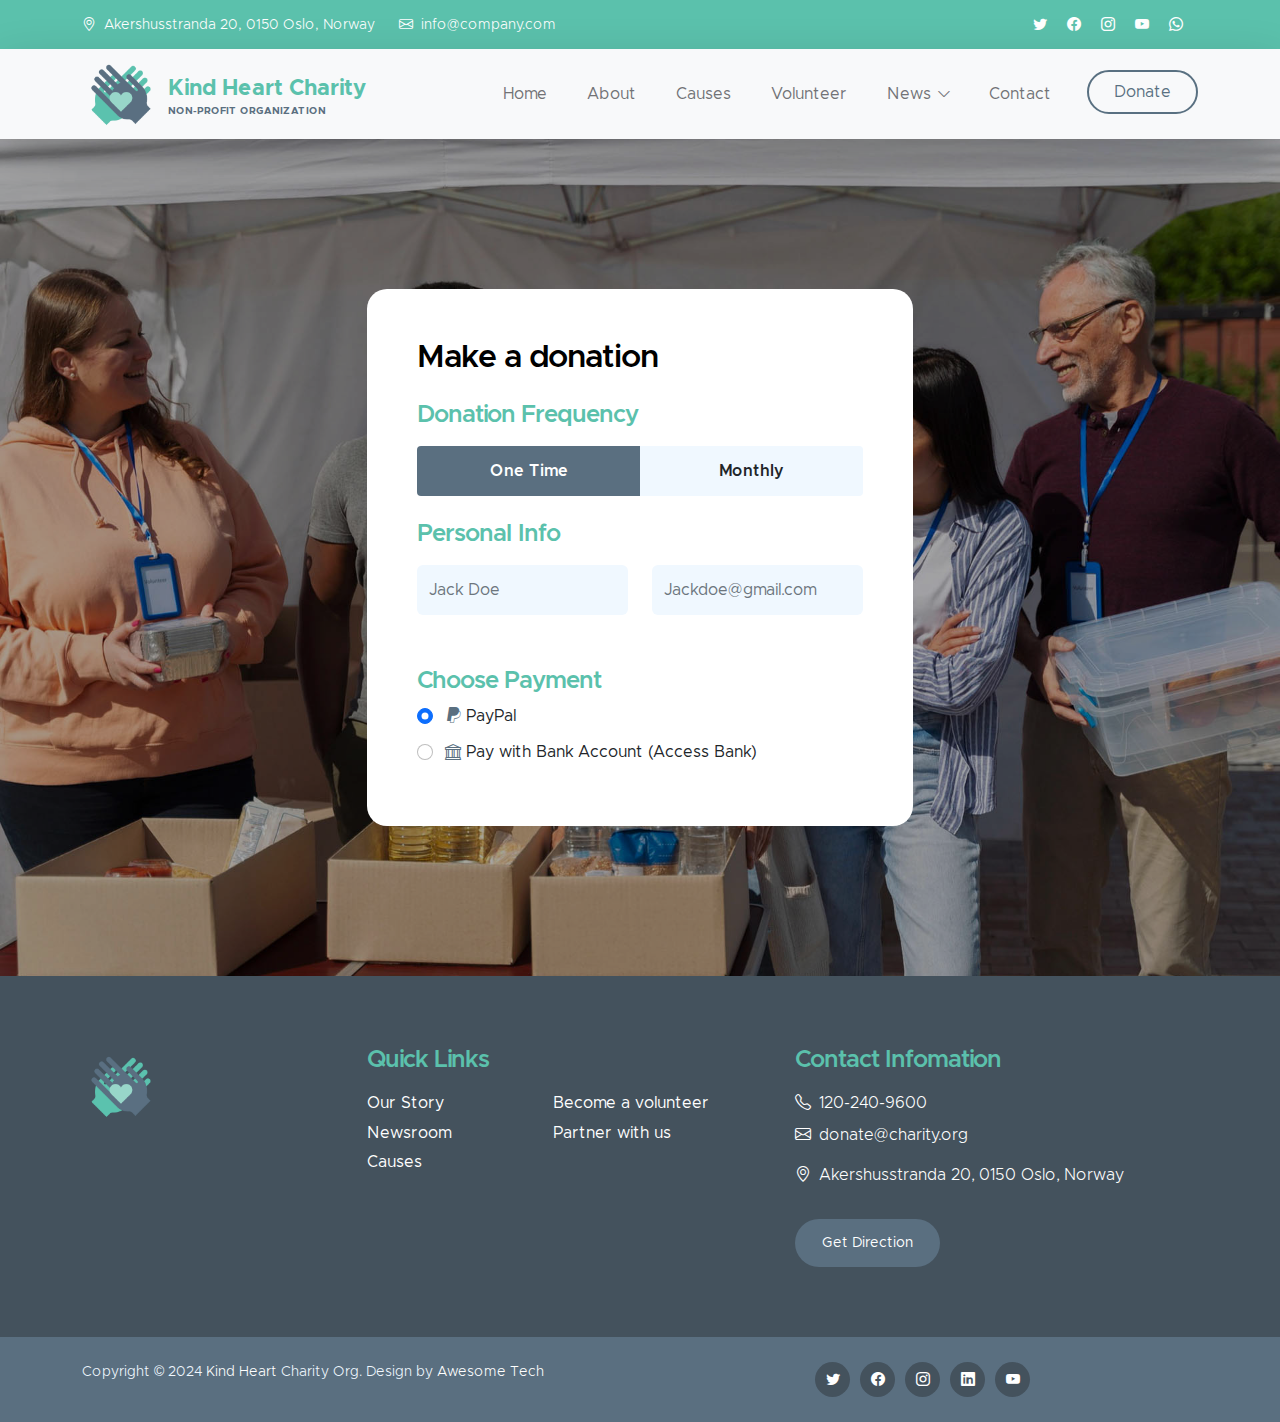
==== commit 7fee2638: "new changes" ====
--- a/donate.html
+++ b/donate.html
@@ -325,7 +325,7 @@
 
                         <div class="col-lg-6 col-md-7 col-12">
                             <p class="copyright-text mb-0">Copyright © 2024 <a href="#">Kind Heart</a> Charity Org.
-                        	Design: <a href="https://templatemo.com" target="_blank">TemplateMo</a></p>
+                        	Design by <a href="https://qayyumportfolio.vercel.app" class="">Awesome Tech</a></p>
                         </div>
                         
                         <div class="col-lg-6 col-md-5 col-12 d-flex justify-content-center align-items-center mx-auto">
--- a/css/style.css
+++ b/css/style.css
@@ -373,6 +373,12 @@
 .logo {
   width: 80px;
   height: auto;
+}
+
+@media screen and (max-width: 450px) {
+  .logo {
+    width: 20px;
+  }
 }
 
 .navbar-expand-lg .navbar-nav .nav-link {
